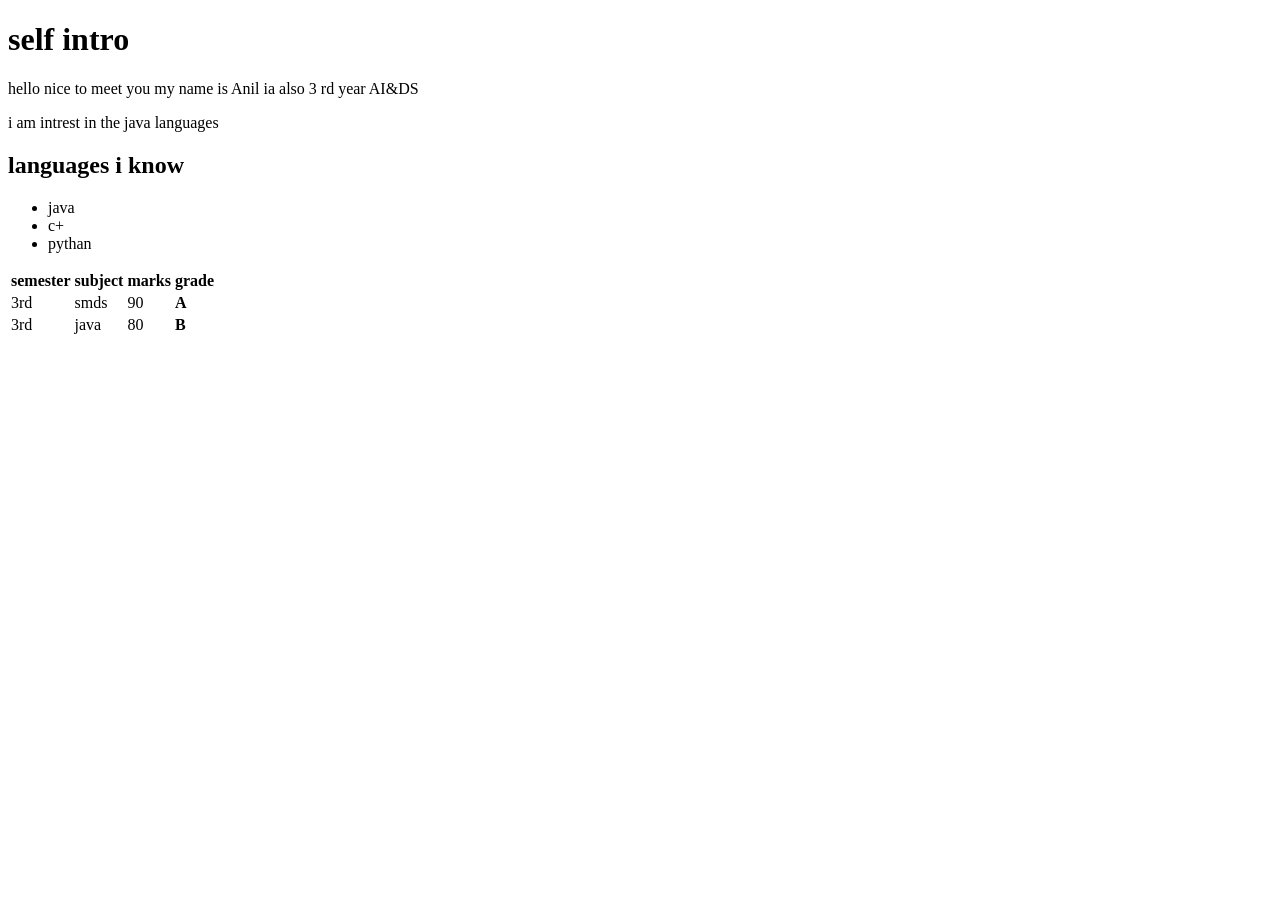
==== index.html @ fcbfafe0 "HTML CSS" ====
<!DOCTYPE html>
<html lang="en">
<head>
    <meta charset="UTF-8">
    <meta name="viewport" content="width=device-width, initial-scale=1.0">
    <title>Anil</title>

</head>
<body> 
    <h1>self intro</h1>
    <p>hello nice to meet you my name is Anil ia also 3 rd year AI&DS</p>
    <p>i am intrest in the java languages</p>
<h2>languages i know</h2>
<ul>
     <li>java</li>
     <li>c+</li>
     <li>pythan</li>
</ul>
<p>
    <table>
        <tr>
            <th>semester</th>
            <th>subject</th>
            <th>marks</th>
            <th>grade</th>
        </tr>
        <tr>
            <td>3rd</td>
            <td>smds</td>
            <td>90</td>
            <td><b>A</b></td>
        </tr>
        <tr>
            <td>3rd</td>
            <td>java</td>
            <td>80</td>
            <td><b>B</b></td>
        </tr>
    </table>
</p>
</body>
</html>
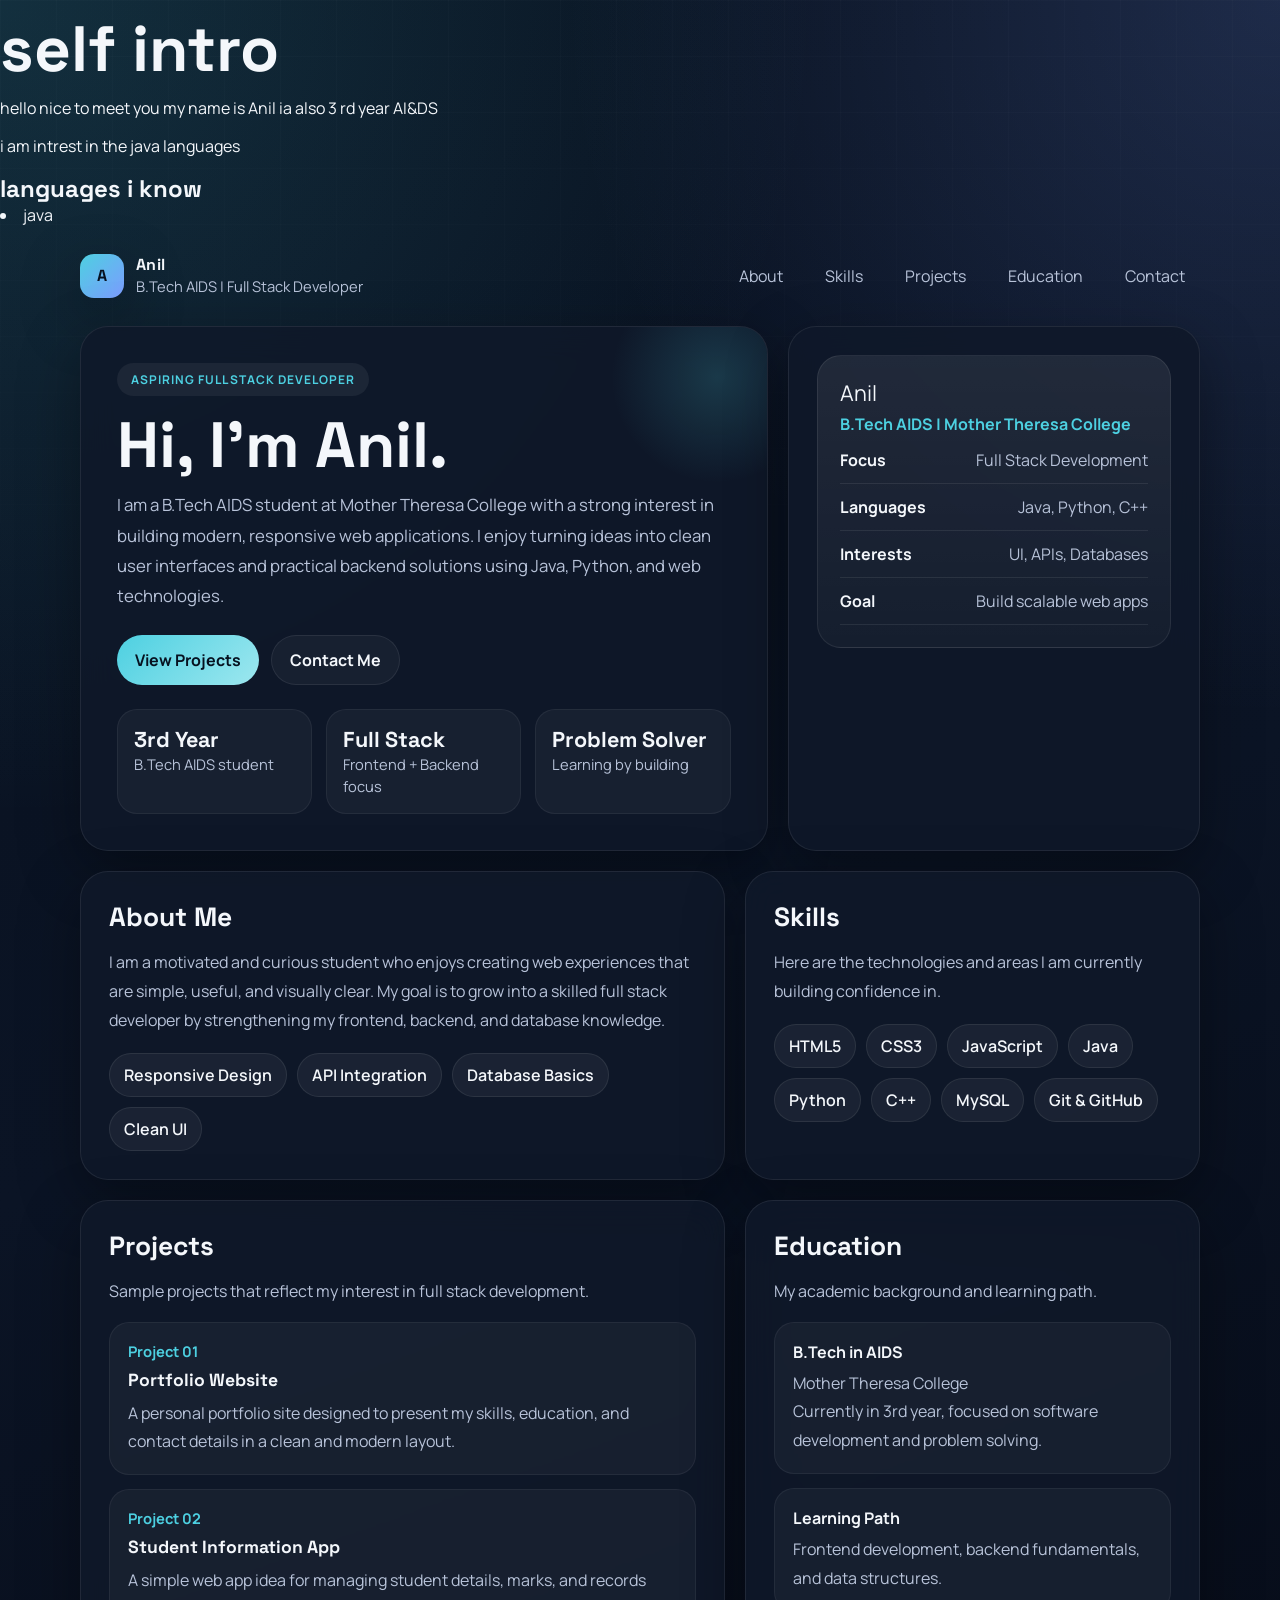
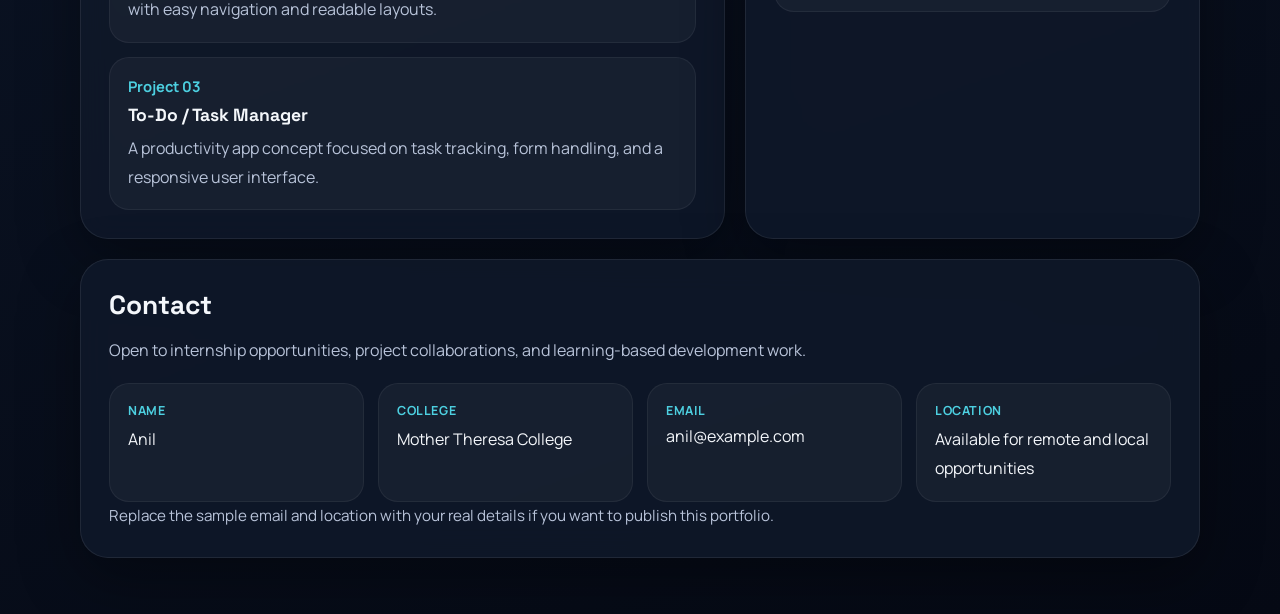
==== commit c7244cd6: "Portfolio" ====
--- a/index.html
+++ b/index.html
@@ -11,32 +11,654 @@
     <p>hello nice to meet you my name is Anil ia also 3 rd year AI&DS</p>
     <p>i am intrest in the java languages</p>
 <h2>languages i know</h2>
-<ul>
+    <meta name="description" content="Anil's portfolio - B.Tech AIDS student at Mother Theresa College and aspiring full stack developer.">
+    <title>Anil | Full Stack Developer Portfolio</title>
+    <link rel="preconnect" href="https://fonts.googleapis.com">
+    <link rel="preconnect" href="https://fonts.gstatic.com" crossorigin>
+    <link href="https://fonts.googleapis.com/css2?family=Manrope:wght@400;500;600;700;800&family=Space+Grotesk:wght@500;700&display=swap" rel="stylesheet">
+    <style>
+        :root {
+            --bg: #08111f;
+            --bg-soft: #111b30;
+            --card: rgba(15, 24, 42, 0.88);
+            --card-strong: #14213a;
+            --text: #f4f7fb;
+            --muted: #b8c3d9;
+            --accent: #4dd0e1;
+            --accent-2: #7c9cff;
+            --border: rgba(255, 255, 255, 0.08);
+            --shadow: 0 20px 60px rgba(0, 0, 0, 0.35);
+        }
+
+        * {
+            box-sizing: border-box;
+        }
+
+        html {
+            scroll-behavior: smooth;
+        }
+
+        body {
+            margin: 0;
+            font-family: "Manrope", sans-serif;
+            color: var(--text);
+            background:
+                radial-gradient(circle at top left, rgba(77, 208, 225, 0.16), transparent 32%),
+                radial-gradient(circle at top right, rgba(124, 156, 255, 0.18), transparent 28%),
+                linear-gradient(160deg, var(--bg) 0%, #0b1425 45%, #050914 100%);
+            min-height: 100vh;
+        }
+
+        body::before {
+            content: "";
+            position: fixed;
+            inset: 0;
+            pointer-events: none;
+            background-image: linear-gradient(rgba(255, 255, 255, 0.03) 1px, transparent 1px), linear-gradient(90deg, rgba(255, 255, 255, 0.03) 1px, transparent 1px);
+            background-size: 56px 56px;
+            mask-image: linear-gradient(to bottom, rgba(0, 0, 0, 0.55), transparent 88%);
+        }
+
+        .page {
+            width: min(1120px, calc(100% - 32px));
+            margin: 0 auto;
+            padding: 28px 0 56px;
+        }
+
+        .topbar {
+            display: flex;
+            align-items: center;
+            justify-content: space-between;
+            gap: 16px;
+            margin-bottom: 28px;
+        }
+
+        .brand {
+            display: inline-flex;
+            align-items: center;
+            gap: 12px;
+            text-decoration: none;
+            color: var(--text);
+        }
+
+        .brand-mark {
+            width: 44px;
+            height: 44px;
+            border-radius: 14px;
+            display: grid;
+            place-items: center;
+            background: linear-gradient(135deg, var(--accent), var(--accent-2));
+            color: #06111f;
+            font-family: "Space Grotesk", sans-serif;
+            font-weight: 700;
+            box-shadow: var(--shadow);
+        }
+
+        .brand-text strong {
+            display: block;
+            font-family: "Space Grotesk", sans-serif;
+            letter-spacing: 0.02em;
+        }
+
+        .brand-text span {
+            color: var(--muted);
+            font-size: 0.92rem;
+        }
+
+        .nav {
+            display: flex;
+            flex-wrap: wrap;
+            gap: 12px;
+            justify-content: flex-end;
+        }
+
+        .nav a {
+            color: var(--muted);
+            text-decoration: none;
+            padding: 10px 14px;
+            border: 1px solid transparent;
+            border-radius: 999px;
+            transition: 0.2s ease;
+        }
+
+        .nav a:hover {
+            color: var(--text);
+            border-color: var(--border);
+            background: rgba(255, 255, 255, 0.04);
+        }
+
+        .hero {
+            display: grid;
+            grid-template-columns: 1.25fr 0.75fr;
+            gap: 20px;
+            align-items: stretch;
+            margin-bottom: 20px;
+        }
+
+        .panel {
+            background: var(--card);
+            border: 1px solid var(--border);
+            border-radius: 28px;
+            box-shadow: var(--shadow);
+            backdrop-filter: blur(16px);
+        }
+
+        .hero-main {
+            padding: 36px;
+            position: relative;
+            overflow: hidden;
+        }
+
+        .hero-main::after {
+            content: "";
+            position: absolute;
+            right: -60px;
+            top: -60px;
+            width: 220px;
+            height: 220px;
+            background: radial-gradient(circle, rgba(77, 208, 225, 0.18), transparent 68%);
+        }
+
+        .eyebrow {
+            display: inline-flex;
+            align-items: center;
+            gap: 8px;
+            padding: 8px 14px;
+            border-radius: 999px;
+            background: rgba(255, 255, 255, 0.06);
+            color: var(--accent);
+            font-weight: 700;
+            letter-spacing: 0.08em;
+            text-transform: uppercase;
+            font-size: 0.75rem;
+        }
+
+        h1, h2, h3 {
+            font-family: "Space Grotesk", sans-serif;
+            margin: 0;
+        }
+
+        h1 {
+            font-size: clamp(2.4rem, 5vw, 4.6rem);
+            line-height: 0.98;
+            margin: 18px 0 14px;
+            max-width: 10ch;
+        }
+
+        .hero-copy {
+            max-width: 62ch;
+            color: var(--muted);
+            font-size: 1.05rem;
+            line-height: 1.8;
+            margin: 0 0 24px;
+        }
+
+        .hero-actions {
+            display: flex;
+            flex-wrap: wrap;
+            gap: 12px;
+            margin-bottom: 24px;
+        }
+
+        .button {
+            display: inline-flex;
+            align-items: center;
+            justify-content: center;
+            gap: 10px;
+            text-decoration: none;
+            border-radius: 999px;
+            padding: 13px 18px;
+            font-weight: 700;
+            transition: transform 0.2s ease, background 0.2s ease, border-color 0.2s ease;
+        }
+
+        .button:hover {
+            transform: translateY(-2px);
+        }
+
+        .button.primary {
+            color: #06111f;
+            background: linear-gradient(135deg, var(--accent), #9de7ef);
+        }
+
+        .button.secondary {
+            color: var(--text);
+            border: 1px solid var(--border);
+            background: rgba(255, 255, 255, 0.04);
+        }
+
+        .hero-stats {
+            display: grid;
+            grid-template-columns: repeat(3, minmax(0, 1fr));
+            gap: 14px;
+        }
+
+        .stat {
+            padding: 16px;
+            border-radius: 20px;
+            background: rgba(255, 255, 255, 0.04);
+            border: 1px solid rgba(255, 255, 255, 0.06);
+        }
+
+        .stat strong {
+            display: block;
+            font-size: 1.35rem;
+            font-family: "Space Grotesk", sans-serif;
+        }
+
+        .stat span {
+            color: var(--muted);
+            font-size: 0.92rem;
+        }
+
+        .hero-side {
+            padding: 28px;
+            display: grid;
+            gap: 16px;
+            align-content: start;
+        }
+
+        .profile-card {
+            padding: 22px;
+            border-radius: 24px;
+            background: linear-gradient(180deg, rgba(255, 255, 255, 0.08), rgba(255, 255, 255, 0.03));
+            border: 1px solid rgba(255, 255, 255, 0.08);
+        }
+
+        .profile-name {
+            font-size: 1.35rem;
+            margin-bottom: 6px;
+        }
+
+        .profile-role {
+            color: var(--accent);
+            font-weight: 700;
+            margin-bottom: 14px;
+        }
+
+        .profile-list {
+            list-style: none;
+            padding: 0;
+            margin: 0;
+            display: grid;
+            gap: 12px;
+        }
+
+        .profile-list li {
+            display: flex;
+            justify-content: space-between;
+            gap: 12px;
+            padding-bottom: 12px;
+            border-bottom: 1px solid rgba(255, 255, 255, 0.08);
+            color: var(--muted);
+        }
+
+        .profile-list strong {
+            color: var(--text);
+        }
+
+        .grid {
+            display: grid;
+            grid-template-columns: repeat(12, minmax(0, 1fr));
+            gap: 20px;
+            margin-top: 20px;
+        }
+
+        .section {
+            padding: 28px;
+        }
+
+        .about {
+            grid-column: span 7;
+        }
+
+        .skills {
+            grid-column: span 5;
+        }
+
+        .projects {
+            grid-column: span 7;
+        }
+
+        .education {
+            grid-column: span 5;
+        }
+
+        .contact {
+            grid-column: 1 / -1;
+        }
+
+        .section h2 {
+            font-size: 1.65rem;
+            margin-bottom: 14px;
+        }
+
+        .section p {
+            color: var(--muted);
+            line-height: 1.8;
+            margin: 0;
+        }
+
+        .tag-list {
+            list-style: none;
+            padding: 0;
+            margin: 18px 0 0;
+            display: flex;
+            flex-wrap: wrap;
+            gap: 10px;
+        }
+
+        .tag-list li {
+            padding: 10px 14px;
+            border-radius: 999px;
+            background: rgba(255, 255, 255, 0.05);
+            border: 1px solid rgba(255, 255, 255, 0.08);
+            color: var(--text);
+            font-weight: 600;
+        }
+
+        .project-list {
+            display: grid;
+            gap: 14px;
+            margin-top: 16px;
+        }
+
+        .project {
+            padding: 18px;
+            border-radius: 20px;
+            background: rgba(255, 255, 255, 0.04);
+            border: 1px solid rgba(255, 255, 255, 0.06);
+        }
+
+        .project h3 {
+            margin-bottom: 8px;
+            font-size: 1.1rem;
+        }
+
+        .project span {
+            display: block;
+            color: var(--accent);
+            font-size: 0.92rem;
+            margin-bottom: 8px;
+            font-weight: 700;
+        }
+
+        .timeline {
+            display: grid;
+            gap: 14px;
+            margin-top: 16px;
+        }
+
+        .timeline-item {
+            padding: 18px;
+            border-radius: 20px;
+            background: rgba(255, 255, 255, 0.04);
+            border: 1px solid rgba(255, 255, 255, 0.06);
+        }
+
+        .timeline-item strong {
+            display: block;
+            margin-bottom: 6px;
+            font-size: 1rem;
+        }
+
+        .contact-card {
+            display: grid;
+            grid-template-columns: repeat(4, minmax(0, 1fr));
+            gap: 14px;
+            margin-top: 18px;
+        }
+
+        .contact-item {
+            padding: 18px;
+            border-radius: 20px;
+            background: rgba(255, 255, 255, 0.04);
+            border: 1px solid rgba(255, 255, 255, 0.06);
+        }
+
+        .contact-item span {
+            display: block;
+            color: var(--accent);
+            font-weight: 700;
+            margin-bottom: 6px;
+            text-transform: uppercase;
+            letter-spacing: 0.05em;
+            font-size: 0.78rem;
+        }
+
+        .contact-item a,
+        .contact-item p {
+            color: var(--text);
+            text-decoration: none;
+            margin: 0;
+            word-break: break-word;
+        }
+
+        .footer-note {
+            margin-top: 18px;
+            color: var(--muted);
+            font-size: 0.95rem;
+        }
+
+        @media (max-width: 960px) {
+            .hero,
+            .grid,
+            .contact-card {
+                grid-template-columns: 1fr;
+            }
+
+            .about,
+            .skills,
+            .projects,
+            .education,
+            .contact {
+                grid-column: auto;
+            }
+
+            .topbar {
+                flex-direction: column;
+                align-items: flex-start;
+            }
+
+            .nav {
+                justify-content: flex-start;
+            }
+
+            .hero-main,
+            .section,
+            .hero-side {
+                padding: 24px;
+            }
+
+            .hero-stats {
+                grid-template-columns: 1fr;
+            }
+        }
+
+        @media (max-width: 560px) {
+            .page {
+                width: min(100% - 20px, 1120px);
+                padding-top: 18px;
+            }
+
+            h1 {
+                font-size: 2.3rem;
+            }
+
+            .nav a,
+            .button {
+                width: 100%;
+            }
+
+            .hero-actions {
+                flex-direction: column;
+            }
+        }
+    </style>
      <li>java</li>
-     <li>c+</li>
-     <li>pythan</li>
-</ul>
-<p>
-    <table>
-        <tr>
-            <th>semester</th>
-            <th>subject</th>
-            <th>marks</th>
-            <th>grade</th>
-        </tr>
-        <tr>
-            <td>3rd</td>
-            <td>smds</td>
-            <td>90</td>
-            <td><b>A</b></td>
-        </tr>
-        <tr>
-            <td>3rd</td>
-            <td>java</td>
-            <td>80</td>
-            <td><b>B</b></td>
-        </tr>
-    </table>
-</p>
-</body>
-</html>+<body>
+    <div class="page">
+        <header class="topbar">
+            <a class="brand" href="#home" aria-label="Anil portfolio home">
+                <div class="brand-mark">A</div>
+                <div class="brand-text">
+                    <strong>Anil</strong>
+                    <span>B.Tech AIDS | Full Stack Developer</span>
+                </div>
+            </a>
+            <nav class="nav" aria-label="Primary">
+                <a href="#about">About</a>
+                <a href="#skills">Skills</a>
+                <a href="#projects">Projects</a>
+                <a href="#education">Education</a>
+                <a href="#contact">Contact</a>
+            </nav>
+        </header>
+
+        <main id="home">
+            <section class="hero">
+                <article class="panel hero-main">
+                    <span class="eyebrow">Aspiring Full Stack Developer</span>
+                    <h1>Hi, I'm Anil.</h1>
+                    <p class="hero-copy">
+                        I am a B.Tech AIDS student at Mother Theresa College with a strong interest in building modern, responsive web applications.
+                        I enjoy turning ideas into clean user interfaces and practical backend solutions using Java, Python, and web technologies.
+                    </p>
+                    <div class="hero-actions">
+                        <a class="button primary" href="#projects">View Projects</a>
+                        <a class="button secondary" href="#contact">Contact Me</a>
+                    </div>
+                    <div class="hero-stats">
+                        <div class="stat">
+                            <strong>3rd Year</strong>
+                            <span>B.Tech AIDS student</span>
+                        </div>
+                        <div class="stat">
+                            <strong>Full Stack</strong>
+                            <span>Frontend + Backend focus</span>
+                        </div>
+                        <div class="stat">
+                            <strong>Problem Solver</strong>
+                            <span>Learning by building</span>
+                        </div>
+                    </div>
+                </article>
+
+                <aside class="panel hero-side">
+                    <div class="profile-card">
+                        <div class="profile-name">Anil</div>
+                        <div class="profile-role">B.Tech AIDS | Mother Theresa College</div>
+                        <ul class="profile-list">
+                            <li><strong>Focus</strong><span>Full Stack Development</span></li>
+                            <li><strong>Languages</strong><span>Java, Python, C++</span></li>
+                            <li><strong>Interests</strong><span>UI, APIs, Databases</span></li>
+                            <li><strong>Goal</strong><span>Build scalable web apps</span></li>
+                        </ul>
+                    </div>
+                </aside>
+            </section>
+
+            <section class="grid">
+                <article id="about" class="panel section about">
+                    <h2>About Me</h2>
+                    <p>
+                        I am a motivated and curious student who enjoys creating web experiences that are simple, useful, and visually clear.
+                        My goal is to grow into a skilled full stack developer by strengthening my frontend, backend, and database knowledge.
+                    </p>
+                    <ul class="tag-list" aria-label="About highlights">
+                        <li>Responsive Design</li>
+                        <li>API Integration</li>
+                        <li>Database Basics</li>
+                        <li>Clean UI</li>
+                    </ul>
+                </article>
+
+                <article id="skills" class="panel section skills">
+                    <h2>Skills</h2>
+                    <p>
+                        Here are the technologies and areas I am currently building confidence in.
+                    </p>
+                    <ul class="tag-list" aria-label="Skills list">
+                        <li>HTML5</li>
+                        <li>CSS3</li>
+                        <li>JavaScript</li>
+                        <li>Java</li>
+                        <li>Python</li>
+                        <li>C++</li>
+                        <li>MySQL</li>
+                        <li>Git & GitHub</li>
+                    </ul>
+                </article>
+
+                <article id="projects" class="panel section projects">
+                    <h2>Projects</h2>
+                    <p>
+                        Sample projects that reflect my interest in full stack development.
+                    </p>
+                    <div class="project-list">
+                        <div class="project">
+                            <span>Project 01</span>
+                            <h3>Portfolio Website</h3>
+                            <p>A personal portfolio site designed to present my skills, education, and contact details in a clean and modern layout.</p>
+                        </div>
+                        <div class="project">
+                            <span>Project 02</span>
+                            <h3>Student Information App</h3>
+                            <p>A simple web app idea for managing student details, marks, and records with easy navigation and readable layouts.</p>
+                        </div>
+                        <div class="project">
+                            <span>Project 03</span>
+                            <h3>To-Do / Task Manager</h3>
+                            <p>A productivity app concept focused on task tracking, form handling, and a responsive user interface.</p>
+                        </div>
+                    </div>
+                </article>
+
+                <article id="education" class="panel section education">
+                    <h2>Education</h2>
+                    <p>
+                        My academic background and learning path.
+                    </p>
+                    <div class="timeline">
+                        <div class="timeline-item">
+                            <strong>B.Tech in AIDS</strong>
+                            <p>Mother Theresa College</p>
+                            <p>Currently in 3rd year, focused on software development and problem solving.</p>
+                        </div>
+                        <div class="timeline-item">
+                            <strong>Learning Path</strong>
+                            <p>Frontend development, backend fundamentals, and data structures.</p>
+                        </div>
+                    </div>
+                </article>
+
+                <article id="contact" class="panel section contact">
+                    <h2>Contact</h2>
+                    <p>
+                        Open to internship opportunities, project collaborations, and learning-based development work.
+                    </p>
+                    <div class="contact-card">
+                        <div class="contact-item">
+                            <span>Name</span>
+                            <p>Anil</p>
+                        </div>
+                        <div class="contact-item">
+                            <span>College</span>
+                            <p>Mother Theresa College</p>
+                        </div>
+                        <div class="contact-item">
+                            <span>Email</span>
+                            <a href="mailto:anil@example.com">anil@example.com</a>
+                        </div>
+                        <div class="contact-item">
+                            <span>Location</span>
+                            <p>Available for remote and local opportunities</p>
+                        </div>
+                    </div>
+                    <p class="footer-note">
+                        Replace the sample email and location with your real details if you want to publish this portfolio.
+                    </p>
+                </article>
+            </section>
+        </main>
+    </div>
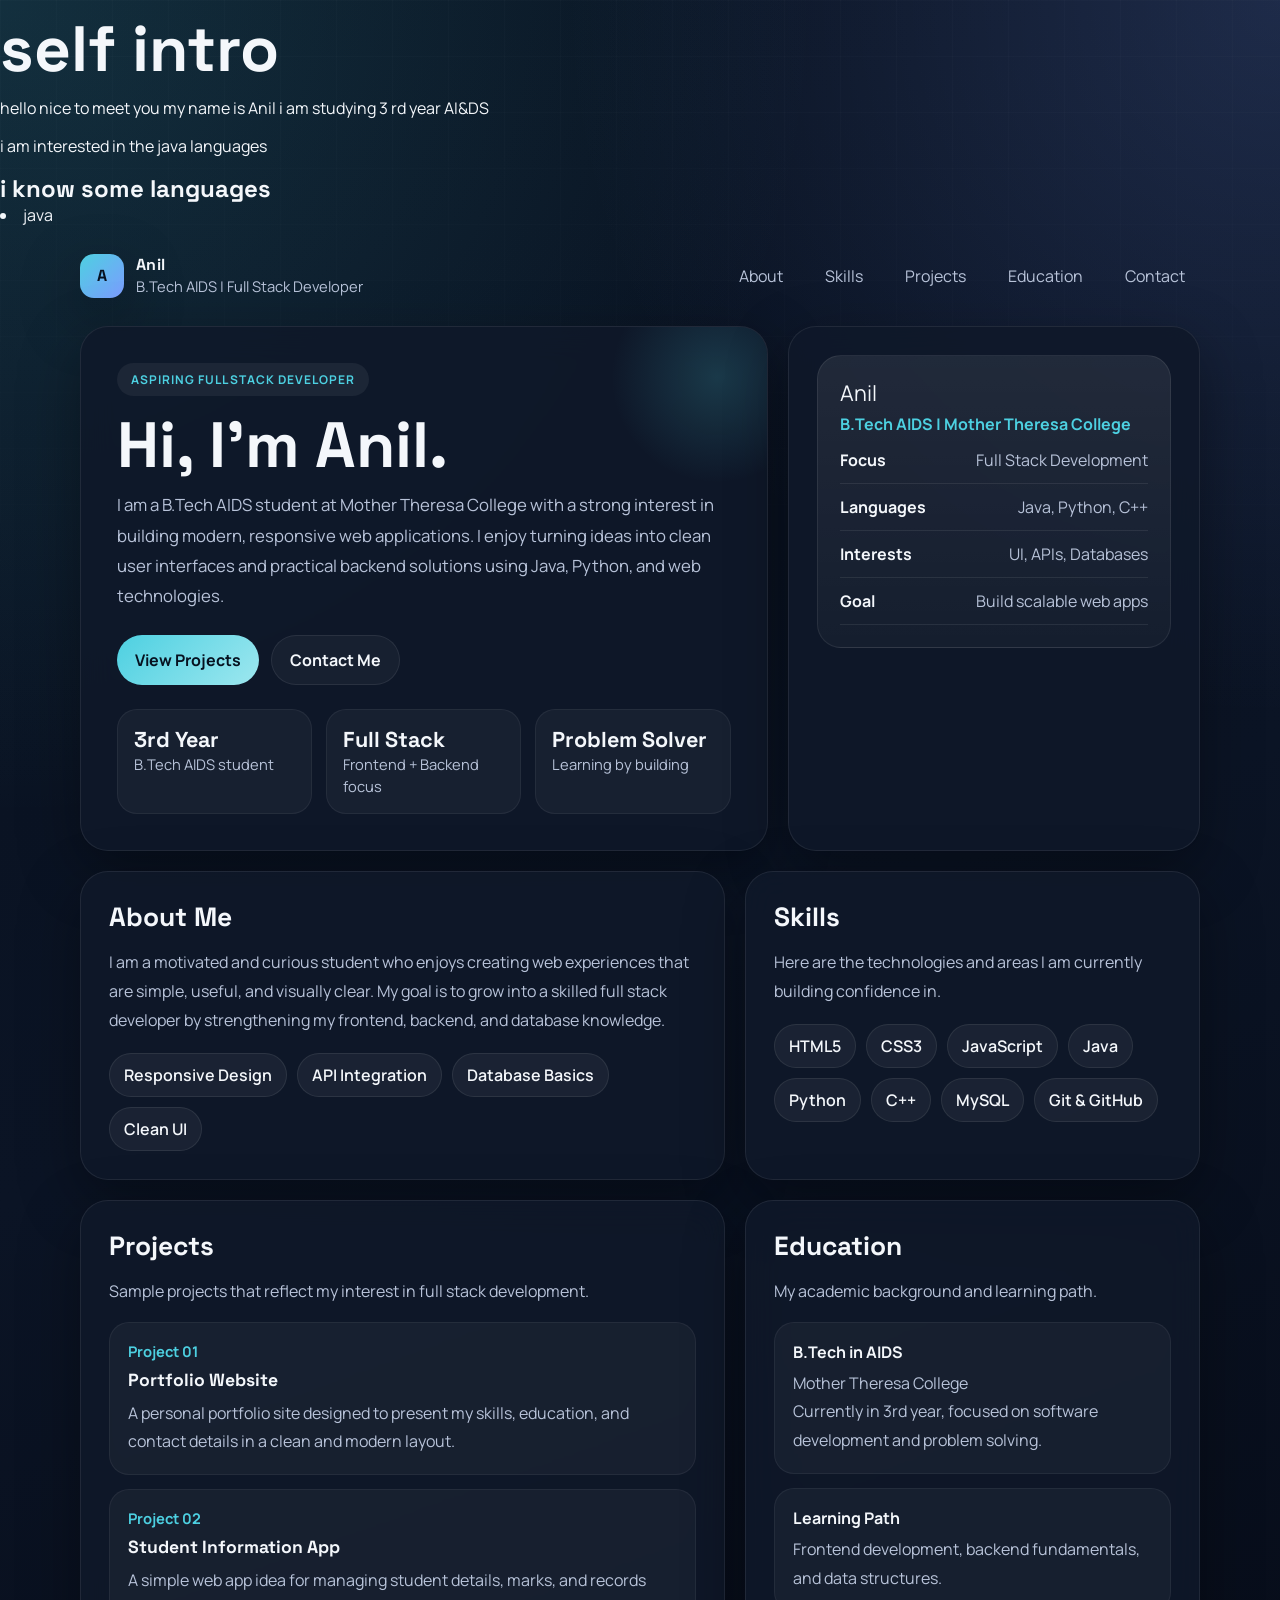
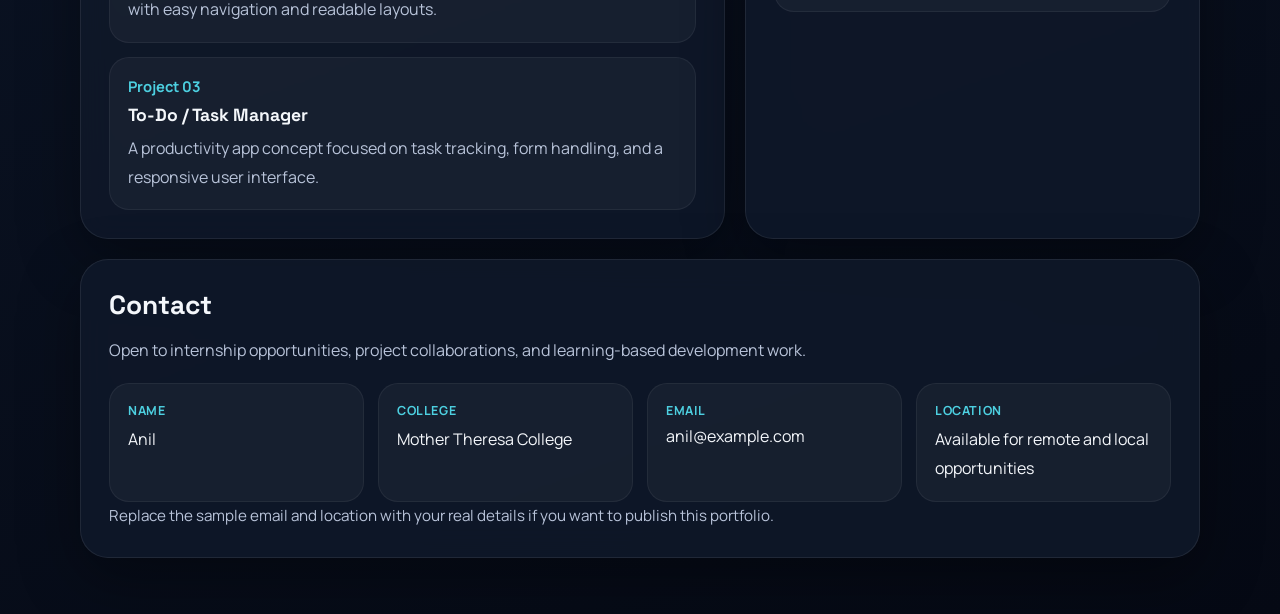
==== commit 6c7e5c03: "grid" ====
--- a/index.html
+++ b/index.html
@@ -8,9 +8,9 @@
 </head>
 <body> 
     <h1>self intro</h1>
-    <p>hello nice to meet you my name is Anil ia also 3 rd year AI&DS</p>
-    <p>i am intrest in the java languages</p>
-<h2>languages i know</h2>
+    <p>hello nice to meet you my name is Anil i am studying 3 rd year AI&DS</p>
+    <p>i am interested in the java languages</p>
+<h2>i know some languages</h2>
     <meta name="description" content="Anil's portfolio - B.Tech AIDS student at Mother Theresa College and aspiring full stack developer.">
     <title>Anil | Full Stack Developer Portfolio</title>
     <link rel="preconnect" href="https://fonts.googleapis.com">
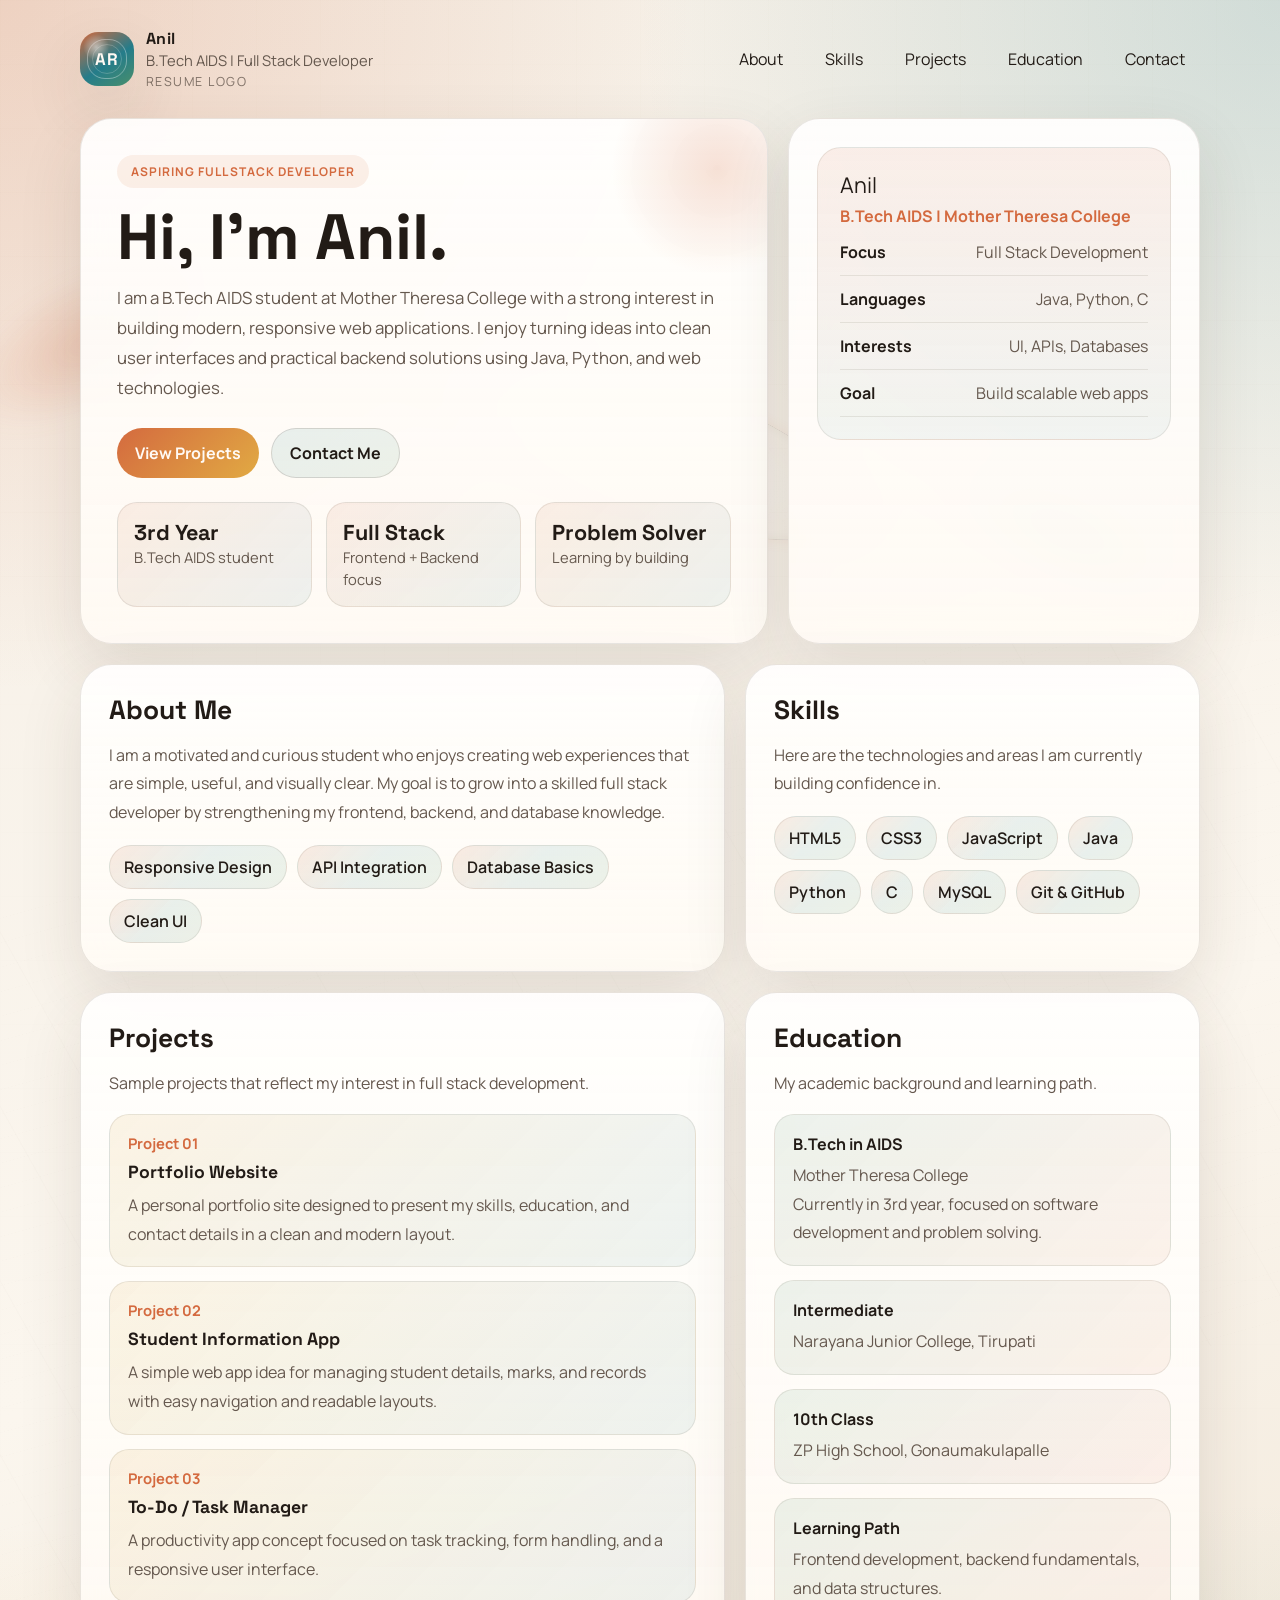
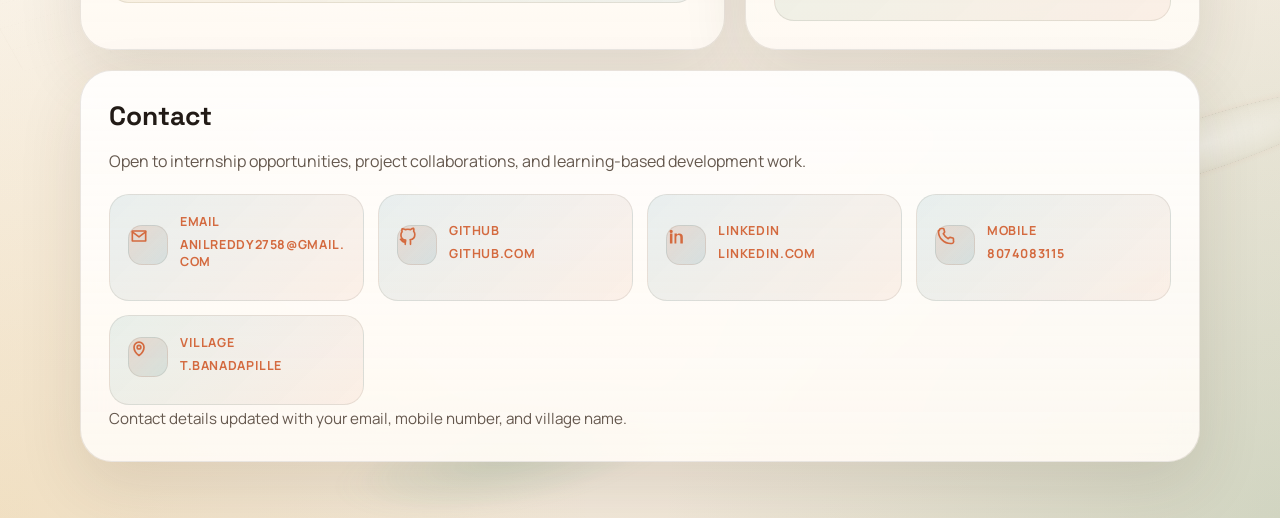
==== commit d7bfb8fa: "vs" ====
--- a/index.html
+++ b/index.html
@@ -7,10 +7,6 @@
 
 </head>
 <body> 
-    <h1>self intro</h1>
-    <p>hello nice to meet you my name is Anil i am studying 3 rd year AI&DS</p>
-    <p>i am interested in the java languages</p>
-<h2>i know some languages</h2>
     <meta name="description" content="Anil's portfolio - B.Tech AIDS student at Mother Theresa College and aspiring full stack developer.">
     <title>Anil | Full Stack Developer Portfolio</title>
     <link rel="preconnect" href="https://fonts.googleapis.com">
@@ -18,16 +14,18 @@
     <link href="https://fonts.googleapis.com/css2?family=Manrope:wght@400;500;600;700;800&family=Space+Grotesk:wght@500;700&display=swap" rel="stylesheet">
     <style>
         :root {
-            --bg: #08111f;
-            --bg-soft: #111b30;
-            --card: rgba(15, 24, 42, 0.88);
-            --card-strong: #14213a;
-            --text: #f4f7fb;
-            --muted: #b8c3d9;
-            --accent: #4dd0e1;
-            --accent-2: #7c9cff;
-            --border: rgba(255, 255, 255, 0.08);
-            --shadow: 0 20px 60px rgba(0, 0, 0, 0.35);
+            --bg: #f5efe6;
+            --bg-soft: #efe4d4;
+            --card: rgba(255, 252, 247, 0.82);
+            --card-strong: #f2e5d3;
+            --text: #221b16;
+            --muted: #65584e;
+            --accent: #d46a3f;
+            --accent-2: #247c8a;
+            --accent-3: #4a8f6b;
+            --accent-4: #e1aa43;
+            --border: rgba(74, 58, 46, 0.12);
+            --shadow: 0 24px 64px rgba(69, 47, 29, 0.12);
         }
 
         * {
@@ -43,10 +41,154 @@
             font-family: "Manrope", sans-serif;
             color: var(--text);
             background:
-                radial-gradient(circle at top left, rgba(77, 208, 225, 0.16), transparent 32%),
-                radial-gradient(circle at top right, rgba(124, 156, 255, 0.18), transparent 28%),
-                linear-gradient(160deg, var(--bg) 0%, #0b1425 45%, #050914 100%);
+                radial-gradient(circle at top left, rgba(212, 106, 63, 0.22), transparent 28%),
+                radial-gradient(circle at top right, rgba(36, 124, 138, 0.18), transparent 26%),
+                radial-gradient(circle at bottom left, rgba(225, 170, 67, 0.18), transparent 24%),
+                radial-gradient(circle at bottom right, rgba(74, 143, 107, 0.18), transparent 25%),
+                linear-gradient(160deg, var(--bg) 0%, #fbf6ee 55%, #efe4d4 100%);
             min-height: 100vh;
+            overflow-x: hidden;
+            perspective: 1500px;
+            transform-style: preserve-3d;
+        }
+
+        .background-3d {
+            position: fixed;
+            inset: 0;
+            pointer-events: none;
+            z-index: 0;
+            overflow: hidden;
+            transform-style: preserve-3d;
+        }
+
+        .bg-orb,
+        .bg-ring,
+        .bg-grid {
+            position: absolute;
+            border-radius: 50%;
+            will-change: transform, opacity;
+        }
+
+        .bg-orb {
+            filter: blur(16px);
+            opacity: 0.55;
+            animation: orb-float 14s ease-in-out infinite;
+        }
+
+        .bg-orb.one {
+            width: 260px;
+            height: 260px;
+            left: -40px;
+            top: 10%;
+            background: radial-gradient(circle, rgba(212, 106, 63, 0.42), rgba(212, 106, 63, 0.03) 70%, transparent 72%);
+            animation-duration: 16s;
+            transform: translateZ(-120px) rotateX(58deg) rotateY(-24deg);
+        }
+
+        .bg-orb.two {
+            width: 220px;
+            height: 220px;
+            right: 8%;
+            top: 20%;
+            background: radial-gradient(circle, rgba(36, 124, 138, 0.35), rgba(36, 124, 138, 0.03) 68%, transparent 70%);
+            animation-duration: 18s;
+            animation-delay: -4s;
+            transform: translateZ(160px) rotateX(66deg) rotateY(22deg);
+        }
+
+        .bg-orb.three {
+            width: 300px;
+            height: 300px;
+            left: 28%;
+            bottom: -90px;
+            background: radial-gradient(circle, rgba(74, 143, 107, 0.32), rgba(74, 143, 107, 0.03) 72%, transparent 74%);
+            animation-duration: 20s;
+            animation-delay: -9s;
+            transform: translateZ(40px) rotateX(72deg) rotateY(-10deg);
+        }
+
+        .bg-ring {
+            border: 1px solid rgba(71, 54, 42, 0.14);
+            background: radial-gradient(circle at center, rgba(255, 255, 255, 0.38), transparent 64%);
+            box-shadow: 0 0 40px rgba(212, 106, 63, 0.08), inset 0 0 30px rgba(74, 58, 46, 0.05);
+        }
+
+        .bg-ring.one {
+            width: 460px;
+            height: 460px;
+            left: 50%;
+            top: 10%;
+            margin-left: -230px;
+            animation: ring-spin 24s linear infinite;
+            transform: translateZ(-220px) rotateX(72deg) rotateY(18deg);
+        }
+
+        .bg-ring.two {
+            width: 320px;
+            height: 320px;
+            right: -80px;
+            bottom: 10%;
+            animation: ring-spin 18s linear infinite reverse;
+            transform: translateZ(120px) rotateX(80deg) rotateY(-18deg);
+        }
+
+        .bg-grid {
+            width: 130%;
+            height: 130%;
+            left: -15%;
+            top: -12%;
+            border-radius: 36px;
+            background-image:
+                linear-gradient(rgba(87, 70, 53, 0.08) 1px, transparent 1px),
+                linear-gradient(90deg, rgba(87, 70, 53, 0.08) 1px, transparent 1px);
+            background-size: 88px 88px;
+            transform: translateZ(-340px) rotateX(74deg) rotateY(-14deg) rotateZ(-8deg);
+            opacity: 0.20;
+            animation: grid-drift 28s linear infinite;
+        }
+
+        @keyframes orb-float {
+            0%, 100% {
+                transform: translate3d(0, 0, 0) rotateX(60deg) rotateY(-20deg) scale(1);
+            }
+
+            50% {
+                transform: translate3d(0, -28px, 60px) rotateX(78deg) rotateY(30deg) scale(1.08);
+            }
+        }
+
+        @keyframes ring-spin {
+            from {
+                transform: rotateX(72deg) rotateY(0deg) rotateZ(0deg);
+            }
+
+            to {
+                transform: rotateX(72deg) rotateY(360deg) rotateZ(360deg);
+            }
+        }
+
+        @keyframes grid-drift {
+            from {
+                background-position: 0 0, 0 0;
+                transform: translateZ(-340px) rotateX(74deg) rotateY(-14deg) rotateZ(-8deg) translateY(0);
+            }
+
+            to {
+                background-position: 88px 88px, -88px -88px;
+                transform: translateZ(-340px) rotateX(74deg) rotateY(-14deg) rotateZ(-8deg) translateY(36px);
+            }
+        }
+
+        @media (prefers-reduced-motion: reduce) {
+            .bg-orb,
+            .bg-ring,
+            .bg-grid,
+            body::before,
+            .brand-mark,
+            .hero-main::after,
+            h1 {
+                animation: none !important;
+            }
         }
 
         body::before {
@@ -54,15 +196,52 @@
             position: fixed;
             inset: 0;
             pointer-events: none;
-            background-image: linear-gradient(rgba(255, 255, 255, 0.03) 1px, transparent 1px), linear-gradient(90deg, rgba(255, 255, 255, 0.03) 1px, transparent 1px);
-            background-size: 56px 56px;
-            mask-image: linear-gradient(to bottom, rgba(0, 0, 0, 0.55), transparent 88%);
+            background-image: linear-gradient(rgba(90, 66, 46, 0.03) 1px, transparent 1px), linear-gradient(90deg, rgba(90, 66, 46, 0.03) 1px, transparent 1px);
+            background-size: 64px 64px;
+            mask-image: linear-gradient(to bottom, rgba(0, 0, 0, 0.28), transparent 88%);
+            animation: grid-shift 22s linear infinite;
+        }
+
+        @keyframes grid-shift {
+            from {
+                background-position: 0 0;
+            }
+
+            to {
+                background-position: 56px 56px;
+            }
+        }
+
+        @keyframes glow-pulse {
+            0%,
+            100% {
+                transform: scale(1);
+                opacity: 0.72;
+            }
+
+            50% {
+                transform: scale(1.08);
+                opacity: 1;
+            }
+        }
+
+        @keyframes float-up {
+            0%,
+            100% {
+                transform: translateY(0);
+            }
+
+            50% {
+                transform: translateY(-6px);
+            }
         }
 
         .page {
             width: min(1120px, calc(100% - 32px));
             margin: 0 auto;
             padding: 28px 0 56px;
+            position: relative;
+            z-index: 1;
         }
 
         .topbar {
@@ -82,16 +261,37 @@
         }
 
         .brand-mark {
-            width: 44px;
-            height: 44px;
-            border-radius: 14px;
+            width: 54px;
+            height: 54px;
+            border-radius: 18px;
             display: grid;
             place-items: center;
-            background: linear-gradient(135deg, var(--accent), var(--accent-2));
-            color: #06111f;
+            background:
+                radial-gradient(circle at 30% 28%, rgba(255, 255, 255, 0.50), transparent 24%),
+                linear-gradient(145deg, #d46a3f 0%, #247c8a 55%, #4a8f6b 100%);
+            color: #fff9f3;
             font-family: "Space Grotesk", sans-serif;
-            font-weight: 700;
+            font-weight: 800;
+            font-size: 1.05rem;
+            letter-spacing: 0.08em;
             box-shadow: var(--shadow);
+            animation: glow-pulse 3.8s ease-in-out infinite;
+            position: relative;
+            isolation: isolate;
+        }
+
+        .brand-mark::before,
+        .brand-mark::after {
+            content: "";
+            position: absolute;
+            inset: 7px;
+            border-radius: inherit;
+            border: 1px solid rgba(255, 255, 255, 0.35);
+        }
+
+        .brand-mark::after {
+            inset: 12px;
+            border-color: rgba(255, 249, 243, 0.20);
         }
 
         .brand-text strong {
@@ -103,6 +303,16 @@
         .brand-text span {
             color: var(--muted);
             font-size: 0.92rem;
+        }
+
+        .brand-text em {
+            display: block;
+            margin-top: 2px;
+            color: rgba(101, 88, 78, 0.82);
+            font-style: normal;
+            font-size: 0.78rem;
+            letter-spacing: 0.12em;
+            text-transform: uppercase;
         }
 
         .nav {
@@ -113,7 +323,7 @@
         }
 
         .nav a {
-            color: var(--muted);
+            color: var(--text);
             text-decoration: none;
             padding: 10px 14px;
             border: 1px solid transparent;
@@ -124,7 +334,7 @@
         .nav a:hover {
             color: var(--text);
             border-color: var(--border);
-            background: rgba(255, 255, 255, 0.04);
+            background: rgba(255, 255, 255, 0.62);
         }
 
         .hero {
@@ -136,7 +346,7 @@
         }
 
         .panel {
-            background: var(--card);
+            background: linear-gradient(180deg, rgba(255, 255, 255, 0.72), rgba(255, 250, 243, 0.58)), var(--card);
             border: 1px solid var(--border);
             border-radius: 28px;
             box-shadow: var(--shadow);
@@ -156,7 +366,8 @@
             top: -60px;
             width: 220px;
             height: 220px;
-            background: radial-gradient(circle, rgba(77, 208, 225, 0.18), transparent 68%);
+            background: radial-gradient(circle, rgba(212, 106, 63, 0.20), transparent 68%);
+            animation: glow-pulse 6s ease-in-out infinite;
         }
 
         .eyebrow {
@@ -165,7 +376,7 @@
             gap: 8px;
             padding: 8px 14px;
             border-radius: 999px;
-            background: rgba(255, 255, 255, 0.06);
+            background: rgba(212, 106, 63, 0.10);
             color: var(--accent);
             font-weight: 700;
             letter-spacing: 0.08em;
@@ -217,14 +428,14 @@
         }
 
         .button.primary {
-            color: #06111f;
-            background: linear-gradient(135deg, var(--accent), #9de7ef);
+            color: #fffaf5;
+            background: linear-gradient(135deg, var(--accent), var(--accent-4));
         }
 
         .button.secondary {
             color: var(--text);
-            border: 1px solid var(--border);
-            background: rgba(255, 255, 255, 0.04);
+            border: 1px solid rgba(74, 58, 46, 0.16);
+            background: linear-gradient(135deg, rgba(36, 124, 138, 0.10), rgba(74, 143, 107, 0.10));
         }
 
         .hero-stats {
@@ -236,8 +447,8 @@
         .stat {
             padding: 16px;
             border-radius: 20px;
-            background: rgba(255, 255, 255, 0.04);
-            border: 1px solid rgba(255, 255, 255, 0.06);
+            background: linear-gradient(135deg, rgba(212, 106, 63, 0.10), rgba(36, 124, 138, 0.08));
+            border: 1px solid rgba(74, 58, 46, 0.10);
         }
 
         .stat strong {
@@ -261,8 +472,8 @@
         .profile-card {
             padding: 22px;
             border-radius: 24px;
-            background: linear-gradient(180deg, rgba(255, 255, 255, 0.08), rgba(255, 255, 255, 0.03));
-            border: 1px solid rgba(255, 255, 255, 0.08);
+            background: linear-gradient(180deg, rgba(212, 106, 63, 0.10), rgba(36, 124, 138, 0.06));
+            border: 1px solid rgba(74, 58, 46, 0.10);
         }
 
         .profile-name {
@@ -289,7 +500,7 @@
             justify-content: space-between;
             gap: 12px;
             padding-bottom: 12px;
-            border-bottom: 1px solid rgba(255, 255, 255, 0.08);
+            border-bottom: 1px solid rgba(74, 58, 46, 0.10);
             color: var(--muted);
         }
 
@@ -351,8 +562,8 @@
         .tag-list li {
             padding: 10px 14px;
             border-radius: 999px;
-            background: rgba(255, 255, 255, 0.05);
-            border: 1px solid rgba(255, 255, 255, 0.08);
+            background: linear-gradient(135deg, rgba(212, 106, 63, 0.12), rgba(36, 124, 138, 0.10), rgba(74, 143, 107, 0.10));
+            border: 1px solid rgba(74, 58, 46, 0.10);
             color: var(--text);
             font-weight: 600;
         }
@@ -366,8 +577,8 @@
         .project {
             padding: 18px;
             border-radius: 20px;
-            background: rgba(255, 255, 255, 0.04);
-            border: 1px solid rgba(255, 255, 255, 0.06);
+            background: linear-gradient(135deg, rgba(225, 170, 67, 0.12), rgba(36, 124, 138, 0.08));
+            border: 1px solid rgba(74, 58, 46, 0.10);
         }
 
         .project h3 {
@@ -392,8 +603,8 @@
         .timeline-item {
             padding: 18px;
             border-radius: 20px;
-            background: rgba(255, 255, 255, 0.04);
-            border: 1px solid rgba(255, 255, 255, 0.06);
+            background: linear-gradient(135deg, rgba(74, 143, 107, 0.10), rgba(212, 106, 63, 0.08));
+            border: 1px solid rgba(74, 58, 46, 0.10);
         }
 
         .timeline-item strong {
@@ -412,8 +623,54 @@
         .contact-item {
             padding: 18px;
             border-radius: 20px;
-            background: rgba(255, 255, 255, 0.04);
-            border: 1px solid rgba(255, 255, 255, 0.06);
+            background: linear-gradient(135deg, rgba(36, 124, 138, 0.10), rgba(212, 106, 63, 0.08));
+            border: 1px solid rgba(74, 58, 46, 0.10);
+        }
+
+        .contact-link {
+            display: flex;
+            align-items: center;
+            gap: 12px;
+            color: var(--text);
+            text-decoration: none;
+            min-height: 100%;
+        }
+
+        .contact-link:hover .contact-link-value {
+            text-decoration: underline;
+        }
+
+        .contact-icon {
+            width: 40px;
+            height: 40px;
+            flex: 0 0 40px;
+            border-radius: 14px;
+            display: inline-grid;
+            place-items: center;
+            background: linear-gradient(135deg, rgba(212, 106, 63, 0.16), rgba(36, 124, 138, 0.12));
+            border: 1px solid rgba(74, 58, 46, 0.10);
+            color: var(--accent);
+        }
+
+        .contact-link-text {
+            min-width: 0;
+        }
+
+        .contact-link-label {
+            display: block;
+            color: var(--accent);
+            font-weight: 700;
+            margin-bottom: 4px;
+            text-transform: uppercase;
+            letter-spacing: 0.05em;
+            font-size: 0.78rem;
+        }
+
+        .contact-link-value {
+            display: block;
+            color: var(--text);
+            text-decoration: none;
+            word-break: break-word;
         }
 
         .contact-item span {
@@ -440,6 +697,12 @@
             font-size: 0.95rem;
         }
 
+        .hero-main,
+        .hero-side,
+        .section {
+            border-radius: 32px;
+        }
+
         @media (max-width: 960px) {
             .hero,
             .grid,
@@ -482,6 +745,7 @@
             }
 
             h1 {
+                animation: float-up 7s ease-in-out infinite;
                 font-size: 2.3rem;
             }
 
@@ -494,16 +758,30 @@
                 flex-direction: column;
             }
         }
+
+        @media (max-width: 960px) {
+            .page {
+                width: min(100% - 24px, 1120px);
+            }
+        }
     </style>
-     <li>java</li>
 <body>
+    <div class="background-3d" aria-hidden="true">
+        <div class="bg-grid"></div>
+        <div class="bg-ring one"></div>
+        <div class="bg-ring two"></div>
+        <div class="bg-orb one"></div>
+        <div class="bg-orb two"></div>
+        <div class="bg-orb three"></div>
+    </div>
     <div class="page">
         <header class="topbar">
             <a class="brand" href="#home" aria-label="Anil portfolio home">
-                <div class="brand-mark">A</div>
+                <div class="brand-mark" aria-hidden="true">AR</div>
                 <div class="brand-text">
                     <strong>Anil</strong>
                     <span>B.Tech AIDS | Full Stack Developer</span>
+                    <em>Resume Logo</em>
                 </div>
             </a>
             <nav class="nav" aria-label="Primary">
@@ -550,7 +828,7 @@
                         <div class="profile-role">B.Tech AIDS | Mother Theresa College</div>
                         <ul class="profile-list">
                             <li><strong>Focus</strong><span>Full Stack Development</span></li>
-                            <li><strong>Languages</strong><span>Java, Python, C++</span></li>
+                            <li><strong>Languages</strong><span>Java, Python, C</span></li>
                             <li><strong>Interests</strong><span>UI, APIs, Databases</span></li>
                             <li><strong>Goal</strong><span>Build scalable web apps</span></li>
                         </ul>
@@ -584,7 +862,7 @@
                         <li>JavaScript</li>
                         <li>Java</li>
                         <li>Python</li>
-                        <li>C++</li>
+                        <li>C</li>
                         <li>MySQL</li>
                         <li>Git & GitHub</li>
                     </ul>
@@ -626,6 +904,14 @@
                             <p>Currently in 3rd year, focused on software development and problem solving.</p>
                         </div>
                         <div class="timeline-item">
+                            <strong>Intermediate</strong>
+                            <p>Narayana Junior College, Tirupati</p>
+                        </div>
+                        <div class="timeline-item">
+                            <strong>10th Class</strong>
+                            <p>ZP High School, Gonaumakulapalle</p>
+                        </div>
+                        <div class="timeline-item">
                             <strong>Learning Path</strong>
                             <p>Frontend development, backend fundamentals, and data structures.</p>
                         </div>
@@ -639,24 +925,77 @@
                     </p>
                     <div class="contact-card">
                         <div class="contact-item">
-                            <span>Name</span>
-                            <p>Anil</p>
+                            <a class="contact-link" href="mailto:anilreddy2758@gmail.com">
+                                <span class="contact-icon" aria-hidden="true">
+                                    <svg viewBox="0 0 24 24" width="20" height="20" fill="none" stroke="currentColor" stroke-width="2" stroke-linecap="round" stroke-linejoin="round">
+                                        <path d="M4 6h16v12H4z"></path>
+                                        <path d="m4 7 8 6 8-6"></path>
+                                    </svg>
+                                </span>
+                                <span class="contact-link-text">
+                                    <span class="contact-link-label">Email</span>
+                                    <span class="contact-link-value">anilreddy2758@gmail.com</span>
+                                </span>
+                            </a>
                         </div>
                         <div class="contact-item">
-                            <span>College</span>
-                            <p>Mother Theresa College</p>
+                            <a class="contact-link" href="https://github.com/" target="_blank" rel="noreferrer">
+                                <span class="contact-icon" aria-hidden="true">
+                                    <svg viewBox="0 0 24 24" width="20" height="20" fill="none" stroke="currentColor" stroke-width="2" stroke-linecap="round" stroke-linejoin="round">
+                                        <path d="M9 19c-4.5 1.5-4.5-2.5-6-3"></path>
+                                        <path d="M15 22v-3.5c0-1 .1-1.4-.5-2 2.8-.3 5.7-1.4 5.7-6.3 0-1.4-.5-2.7-1.4-3.8.1-.3.6-1.7-.1-3.5 0 0-1.1-.3-3.6 1.4a12.4 12.4 0 0 0-6.5 0C6.1 3.1 5 3.4 5 3.4c-.7 1.8-.2 3.2-.1 3.5-.9 1.1-1.4 2.4-1.4 3.8 0 4.9 2.9 6 5.7 6.3-.4.4-.5.9-.5 1.7V22"></path>
+                                        <path d="M9 18c-4 1-4-2-5-2"></path>
+                                    </svg>
+                                </span>
+                                <span class="contact-link-text">
+                                    <span class="contact-link-label">GitHub</span>
+                                    <span class="contact-link-value">github.com</span>
+                                </span>
+                            </a>
                         </div>
                         <div class="contact-item">
-                            <span>Email</span>
-                            <a href="mailto:anil@example.com">anil@example.com</a>
+                            <a class="contact-link" href="https://www.linkedin.com/feed/" target="_blank" rel="noreferrer">
+                                <span class="contact-icon" aria-hidden="true">
+                                    <svg viewBox="0 0 24 24" width="20" height="20" fill="currentColor" aria-hidden="true">
+                                        <path d="M6.94 6.5A1.94 1.94 0 1 1 3.06 6.5a1.94 1.94 0 0 1 3.88 0ZM3.5 9h3V21h-3V9Zm5.5 0h2.88v1.64h.04c.4-.76 1.38-1.56 2.84-1.56C17.8 9.08 19 10.7 19 13.2V21h-3v-6.65c0-1.58-.03-3.62-2.21-3.62-2.22 0-2.56 1.73-2.56 3.51V21H9V9Z"></path>
+                                    </svg>
+                                </span>
+                                <span class="contact-link-text">
+                                    <span class="contact-link-label">LinkedIn</span>
+                                    <span class="contact-link-value">linkedin.com</span>
+                                </span>
+                            </a>
                         </div>
                         <div class="contact-item">
-                            <span>Location</span>
-                            <p>Available for remote and local opportunities</p>
+                            <a class="contact-link" href="tel:8074083115">
+                                <span class="contact-icon" aria-hidden="true">
+                                    <svg viewBox="0 0 24 24" width="20" height="20" fill="none" stroke="currentColor" stroke-width="2" stroke-linecap="round" stroke-linejoin="round">
+                                        <path d="M4 5.5A2.5 2.5 0 0 1 6.5 3h2a1 1 0 0 1 1 .76l.8 3.2a1 1 0 0 1-.27.95L8.7 9.26a13.5 13.5 0 0 0 5.98 5.98l1.35-1.33a1 1 0 0 1 .95-.27l3.2.8a1 1 0 0 1 .76 1v2A2.5 2.5 0 0 1 18.5 21h-1C9.7 21 3 14.3 3 6.5v-1Z"></path>
+                                    </svg>
+                                </span>
+                                <span class="contact-link-text">
+                                    <span class="contact-link-label">Mobile</span>
+                                    <span class="contact-link-value">8074083115</span>
+                                </span>
+                            </a>
+                        </div>
+                        <div class="contact-item">
+                            <div class="contact-link">
+                                <span class="contact-icon" aria-hidden="true">
+                                    <svg viewBox="0 0 24 24" width="20" height="20" fill="none" stroke="currentColor" stroke-width="2" stroke-linecap="round" stroke-linejoin="round">
+                                        <path d="M12 21s6-4.35 6-10a6 6 0 1 0-12 0c0 5.65 6 10 6 10Z"></path>
+                                        <circle cx="12" cy="11" r="2.2"></circle>
+                                    </svg>
+                                </span>
+                                <span class="contact-link-text">
+                                    <span class="contact-link-label">Village</span>
+                                    <span class="contact-link-value">T.Banadapille</span>
+                                </span>
+                            </div>
                         </div>
                     </div>
                     <p class="footer-note">
-                        Replace the sample email and location with your real details if you want to publish this portfolio.
+                        Contact details updated with your email, mobile number, and village name.
                     </p>
                 </article>
             </section>
